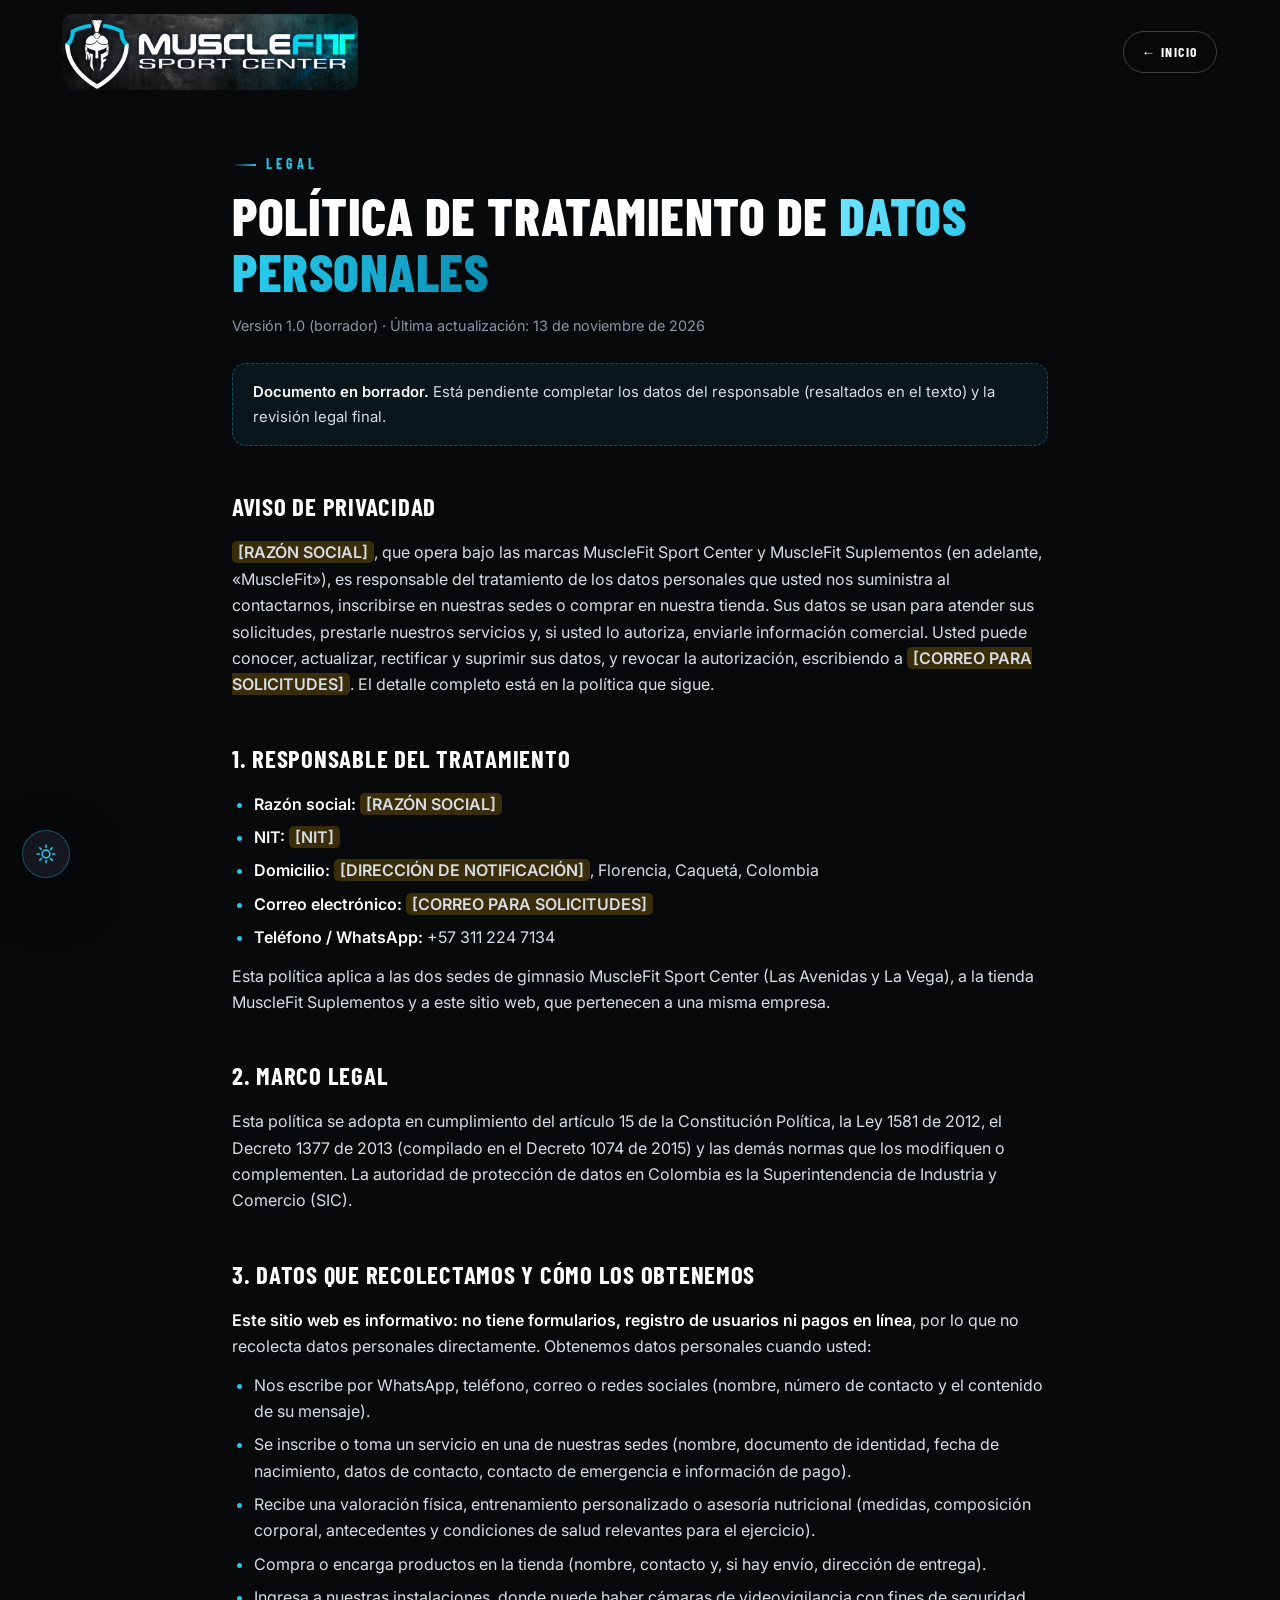
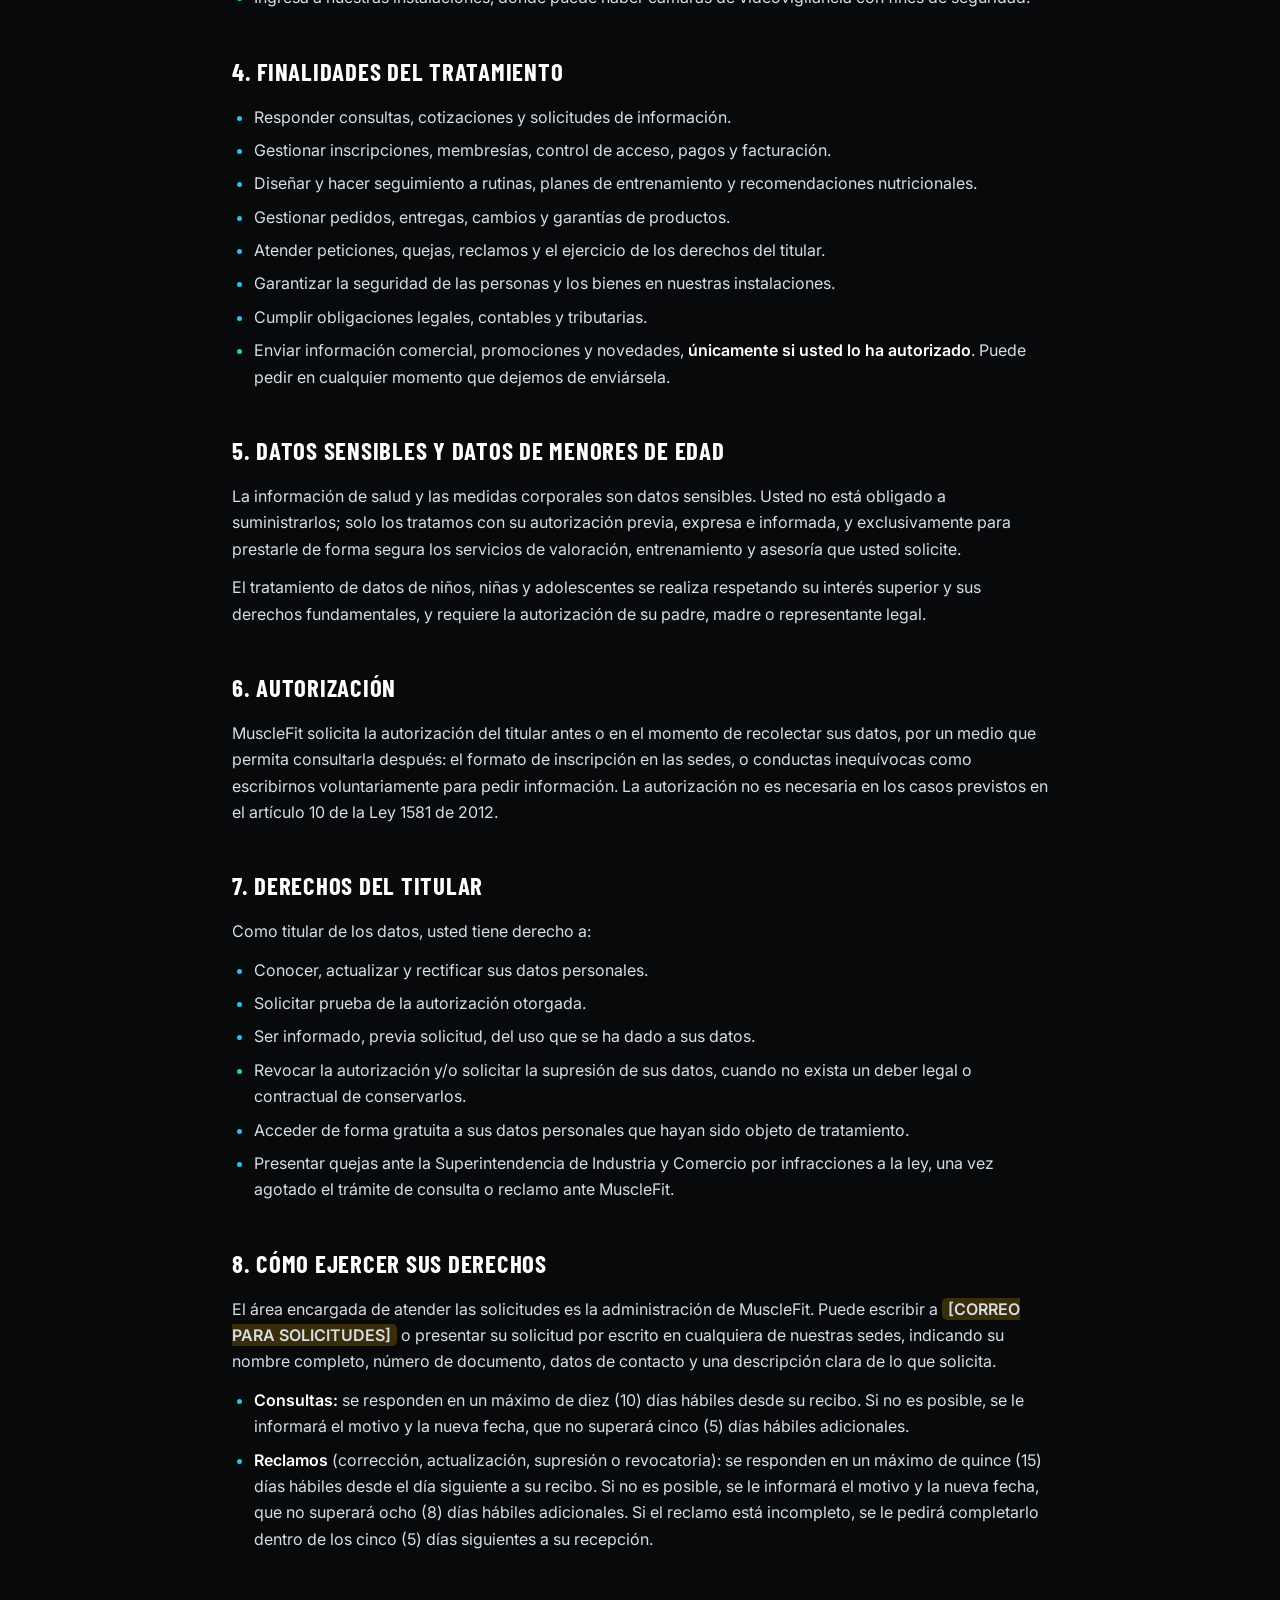
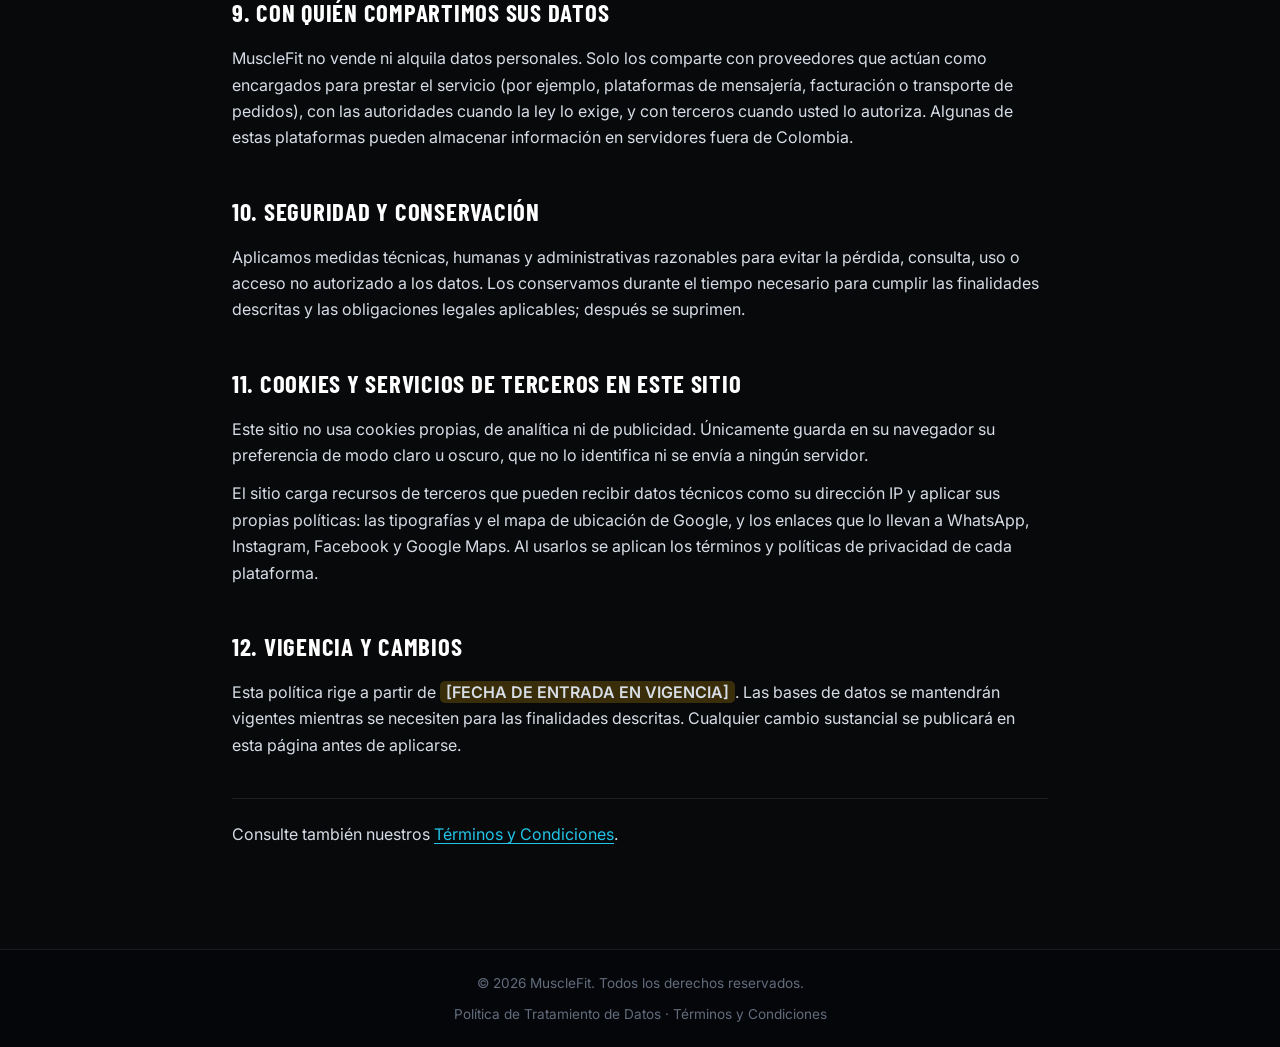
==== politica-datos.html @ a0e2fe34 "Convierte el sitio en multipagina con portada de tres opciones - index.html pasa a ser la portada (S" ====
<!DOCTYPE html>
<html lang="es">
<head>
  <meta charset="UTF-8" />
  <meta name="viewport" content="width=device-width, initial-scale=1.0" />
  <title>Política de Tratamiento de Datos Personales | MuscleFit</title>
  <meta name="description" content="Política de Tratamiento de Datos Personales y Aviso de Privacidad de MuscleFit, conforme a la Ley 1581 de 2012." />
  <meta name="theme-color" content="#08090B" />
  <link rel="icon" href="images/Logo.jpg" />

  <link rel="preconnect" href="https://fonts.googleapis.com" />
  <link rel="preconnect" href="https://fonts.gstatic.com" crossorigin />
  <link href="https://fonts.googleapis.com/css2?family=Barlow+Condensed:wght@600;700;800;900&family=Inter:wght@400;500;600;700&display=swap" rel="stylesheet" />
  <link rel="stylesheet" href="css/styles.css" />
  <!-- Aplica el modo claro guardado antes de pintar la pagina -->
  <script>try { if (localStorage.getItem('mf-theme') === 'light') document.documentElement.setAttribute('data-theme', 'light'); } catch (e) {}</script>
</head>
<body>

<!-- ==================== HEADER ==================== -->
<header class="header" id="header">
  <div class="container header__inner">
    <a href="index.html" class="brand logo-box">
      <img src="images/Logo.jpg" alt="MuscleFit" class="brand__img" />
    </a>
    <a href="index.html" class="btn btn--ghost btn--sm">&larr; Inicio</a>
  </div>
</header>

<!-- ==================== POLITICA DE TRATAMIENTO DE DATOS ====================
     PENDIENTE antes de publicar como version definitiva:
     - Completar los datos marcados con <mark class="pend"> (razon social, NIT, direccion, correo).
     - Revision de un abogado.
     - Quitar el bloque .legal__draft y poner la fecha de entrada en vigencia.
     ======================================================================== -->
<main class="legal">
  <div class="container container--narrow">
    <span class="eyebrow">Legal</span>
    <h1 class="title">Política de Tratamiento de <span class="grad">Datos Personales</span></h1>
    <p class="legal__meta">Versión 1.0 (borrador) &middot; Última actualización: 13 de noviembre de 2026</p>

    <div class="legal__draft">
      <strong>Documento en borrador.</strong> Está pendiente completar los datos del responsable
      (resaltados en el texto) y la revisión legal final.
    </div>

    <h2>Aviso de privacidad</h2>
    <p>
      <mark class="pend">[RAZÓN SOCIAL]</mark>, que opera bajo las marcas MuscleFit Sport Center y MuscleFit Suplementos
      (en adelante, «MuscleFit»), es responsable del tratamiento de los datos personales que usted nos suministra
      al contactarnos, inscribirse en nuestras sedes o comprar en nuestra tienda. Sus datos se usan para atender
      sus solicitudes, prestarle nuestros servicios y, si usted lo autoriza, enviarle información comercial.
      Usted puede conocer, actualizar, rectificar y suprimir sus datos, y revocar la autorización, escribiendo a
      <mark class="pend">[CORREO PARA SOLICITUDES]</mark>. El detalle completo está en la política que sigue.
    </p>

    <h2>1. Responsable del tratamiento</h2>
    <ul>
      <li><strong>Razón social:</strong> <mark class="pend">[RAZÓN SOCIAL]</mark></li>
      <li><strong>NIT:</strong> <mark class="pend">[NIT]</mark></li>
      <li><strong>Domicilio:</strong> <mark class="pend">[DIRECCIÓN DE NOTIFICACIÓN]</mark>, Florencia, Caquetá, Colombia</li>
      <li><strong>Correo electrónico:</strong> <mark class="pend">[CORREO PARA SOLICITUDES]</mark></li>
      <li><strong>Teléfono / WhatsApp:</strong> <span data-phone>+57 311 224 7134</span></li>
    </ul>
    <p>
      Esta política aplica a las dos sedes de gimnasio MuscleFit Sport Center (Las Avenidas y La Vega), a la tienda
      MuscleFit Suplementos y a este sitio web, que pertenecen a una misma empresa.
    </p>

    <h2>2. Marco legal</h2>
    <p>
      Esta política se adopta en cumplimiento del artículo 15 de la Constitución Política, la Ley 1581 de 2012,
      el Decreto 1377 de 2013 (compilado en el Decreto 1074 de 2015) y las demás normas que los modifiquen o
      complementen. La autoridad de protección de datos en Colombia es la Superintendencia de Industria y Comercio (SIC).
    </p>

    <h2>3. Datos que recolectamos y cómo los obtenemos</h2>
    <p>
      <strong>Este sitio web es informativo: no tiene formularios, registro de usuarios ni pagos en línea</strong>,
      por lo que no recolecta datos personales directamente. Obtenemos datos personales cuando usted:
    </p>
    <ul>
      <li>Nos escribe por WhatsApp, teléfono, correo o redes sociales (nombre, número de contacto y el contenido de su mensaje).</li>
      <li>Se inscribe o toma un servicio en una de nuestras sedes (nombre, documento de identidad, fecha de nacimiento, datos de contacto, contacto de emergencia e información de pago).</li>
      <li>Recibe una valoración física, entrenamiento personalizado o asesoría nutricional (medidas, composición corporal, antecedentes y condiciones de salud relevantes para el ejercicio).</li>
      <li>Compra o encarga productos en la tienda (nombre, contacto y, si hay envío, dirección de entrega).</li>
      <li>Ingresa a nuestras instalaciones, donde puede haber cámaras de videovigilancia con fines de seguridad.</li>
    </ul>

    <h2>4. Finalidades del tratamiento</h2>
    <ul>
      <li>Responder consultas, cotizaciones y solicitudes de información.</li>
      <li>Gestionar inscripciones, membresías, control de acceso, pagos y facturación.</li>
      <li>Diseñar y hacer seguimiento a rutinas, planes de entrenamiento y recomendaciones nutricionales.</li>
      <li>Gestionar pedidos, entregas, cambios y garantías de productos.</li>
      <li>Atender peticiones, quejas, reclamos y el ejercicio de los derechos del titular.</li>
      <li>Garantizar la seguridad de las personas y los bienes en nuestras instalaciones.</li>
      <li>Cumplir obligaciones legales, contables y tributarias.</li>
      <li>Enviar información comercial, promociones y novedades, <strong>únicamente si usted lo ha autorizado</strong>. Puede pedir en cualquier momento que dejemos de enviársela.</li>
    </ul>

    <h2>5. Datos sensibles y datos de menores de edad</h2>
    <p>
      La información de salud y las medidas corporales son datos sensibles. Usted no está obligado a suministrarlos;
      solo los tratamos con su autorización previa, expresa e informada, y exclusivamente para prestarle de forma
      segura los servicios de valoración, entrenamiento y asesoría que usted solicite.
    </p>
    <p>
      El tratamiento de datos de niños, niñas y adolescentes se realiza respetando su interés superior y sus derechos
      fundamentales, y requiere la autorización de su padre, madre o representante legal.
    </p>

    <h2>6. Autorización</h2>
    <p>
      MuscleFit solicita la autorización del titular antes o en el momento de recolectar sus datos, por un medio que
      permita consultarla después: el formato de inscripción en las sedes, o conductas inequívocas como escribirnos
      voluntariamente para pedir información. La autorización no es necesaria en los casos previstos en el artículo 10
      de la Ley 1581 de 2012.
    </p>

    <h2>7. Derechos del titular</h2>
    <p>Como titular de los datos, usted tiene derecho a:</p>
    <ul>
      <li>Conocer, actualizar y rectificar sus datos personales.</li>
      <li>Solicitar prueba de la autorización otorgada.</li>
      <li>Ser informado, previa solicitud, del uso que se ha dado a sus datos.</li>
      <li>Revocar la autorización y/o solicitar la supresión de sus datos, cuando no exista un deber legal o contractual de conservarlos.</li>
      <li>Acceder de forma gratuita a sus datos personales que hayan sido objeto de tratamiento.</li>
      <li>Presentar quejas ante la Superintendencia de Industria y Comercio por infracciones a la ley, una vez agotado el trámite de consulta o reclamo ante MuscleFit.</li>
    </ul>

    <h2>8. Cómo ejercer sus derechos</h2>
    <p>
      El área encargada de atender las solicitudes es la administración de MuscleFit. Puede escribir a
      <mark class="pend">[CORREO PARA SOLICITUDES]</mark> o presentar su solicitud por escrito en cualquiera de
      nuestras sedes, indicando su nombre completo, número de documento, datos de contacto y una descripción clara de
      lo que solicita.
    </p>
    <ul>
      <li><strong>Consultas:</strong> se responden en un máximo de diez (10) días hábiles desde su recibo. Si no es posible, se le informará el motivo y la nueva fecha, que no superará cinco (5) días hábiles adicionales.</li>
      <li><strong>Reclamos</strong> (corrección, actualización, supresión o revocatoria): se responden en un máximo de quince (15) días hábiles desde el día siguiente a su recibo. Si no es posible, se le informará el motivo y la nueva fecha, que no superará ocho (8) días hábiles adicionales. Si el reclamo está incompleto, se le pedirá completarlo dentro de los cinco (5) días siguientes a su recepción.</li>
    </ul>

    <h2>9. Con quién compartimos sus datos</h2>
    <p>
      MuscleFit no vende ni alquila datos personales. Solo los comparte con proveedores que actúan como encargados
      para prestar el servicio (por ejemplo, plataformas de mensajería, facturación o transporte de pedidos), con las
      autoridades cuando la ley lo exige, y con terceros cuando usted lo autoriza. Algunas de estas plataformas pueden
      almacenar información en servidores fuera de Colombia.
    </p>

    <h2>10. Seguridad y conservación</h2>
    <p>
      Aplicamos medidas técnicas, humanas y administrativas razonables para evitar la pérdida, consulta, uso o acceso
      no autorizado a los datos. Los conservamos durante el tiempo necesario para cumplir las finalidades descritas y
      las obligaciones legales aplicables; después se suprimen.
    </p>

    <h2>11. Cookies y servicios de terceros en este sitio</h2>
    <p>
      Este sitio no usa cookies propias, de analítica ni de publicidad. Únicamente guarda en su navegador su preferencia
      de modo claro u oscuro, que no lo identifica ni se envía a ningún servidor.
    </p>
    <p>
      El sitio carga recursos de terceros que pueden recibir datos técnicos como su dirección IP y aplicar sus propias
      políticas: las tipografías y el mapa de ubicación de Google, y los enlaces que lo llevan a WhatsApp, Instagram,
      Facebook y Google Maps. Al usarlos se aplican los términos y políticas de privacidad de cada plataforma.
    </p>

    <h2>12. Vigencia y cambios</h2>
    <p>
      Esta política rige a partir de <mark class="pend">[FECHA DE ENTRADA EN VIGENCIA]</mark>. Las bases de datos se
      mantendrán vigentes mientras se necesiten para las finalidades descritas. Cualquier cambio sustancial se
      publicará en esta página antes de aplicarse.
    </p>

    <p class="legal__links">Consulte también nuestros <a href="terminos.html">Términos y Condiciones</a>.</p>
  </div>
</main>

<!-- ==================== FOOTER ==================== -->
<footer class="footer footer--mini">
  <div class="container footer__bottom">
    <p>&copy; <span id="year">2026</span> MuscleFit. Todos los derechos reservados.</p>
    <p class="footer__legal"><a href="politica-datos.html">Pol&iacute;tica de Tratamiento de Datos</a> &middot; <a href="terminos.html">T&eacute;rminos y Condiciones</a></p>
  </div>
</footer>

<script src="js/main.js"></script>
</body>
</html>
---- css/styles.css ----
/* ============================================================
   MuscleFit Sport Center - Hoja de estilos principal
   Paleta tomada del logo: negro grafito + cian neon
   ============================================================ */

:root {
  --bg:            #08090b;
  --bg-2:          #0d0f13;
  --surface:       #14171d;
  --surface-2:     #191d25;
  --card-end:      #0b0d11;
  --line:          rgba(255, 255, 255, .09);
  --line-strong:   rgba(34, 197, 232, .35);

  --cyan:          #22c5e8;
  --cyan-bright:   #6fe4ff;
  --cyan-deep:     #0b8cb0;

  --white:         #ffffff;
  --text:          #d7dde6;
  --muted:         #8b95a5;

  --wa:            #25d366;

  --font-head: 'Barlow Condensed', 'Arial Narrow', sans-serif;
  --font-body: 'Inter', system-ui, -apple-system, 'Segoe UI', sans-serif;

  --radius:   14px;
  --radius-lg: 22px;
  --shadow:   0 18px 50px rgba(0, 0, 0, .55);
  --glow:     0 0 28px rgba(34, 197, 232, .35);

  --max: 1200px;
  --ease: cubic-bezier(.22, .8, .32, 1);
}

/* ---------- Reset ---------- */
* { margin: 0; padding: 0; box-sizing: border-box; }

html {
  scroll-behavior: smooth;
  scroll-padding-top: 84px;
  -webkit-text-size-adjust: 100%;
}

body {
  background: var(--bg);
  color: var(--text);
  font-family: var(--font-body);
  font-size: 16px;
  line-height: 1.65;
  overflow-x: hidden;
  -webkit-font-smoothing: antialiased;
}

img { max-width: 100%; display: block; }
a   { color: inherit; text-decoration: none; }
ul, ol { list-style: none; }
button { font: inherit; cursor: pointer; border: 0; background: none; color: inherit; }

::selection { background: var(--cyan); color: #04161c; }

/* Scrollbar */
::-webkit-scrollbar { width: 10px; }
::-webkit-scrollbar-track { background: var(--bg-2); }
::-webkit-scrollbar-thumb { background: #23303c; border-radius: 10px; }
::-webkit-scrollbar-thumb:hover { background: var(--cyan-deep); }

/* ---------- Layout ---------- */
.container {
  width: 100%;
  max-width: var(--max);
  margin-inline: auto;
  padding-inline: 22px;
}
.container--narrow { max-width: 860px; }

.section { padding-block: clamp(64px, 9vw, 120px); position: relative; }
.section--alt { background: var(--bg-2); }
.section--alt::before {
  content: '';
  position: absolute; inset: 0;
  background:
    radial-gradient(60% 50% at 100% 0%, rgba(34, 197, 232, .07), transparent 70%),
    radial-gradient(60% 50% at 0% 100%, rgba(34, 197, 232, .05), transparent 70%);
  pointer-events: none;
}
.section > .container { position: relative; z-index: 1; }

.section__head { text-align: center; max-width: 720px; margin: 0 auto clamp(36px, 5vw, 60px); }

.grid { display: grid; gap: 24px; }
.grid--3 { grid-template-columns: repeat(3, 1fr); }
.grid--4 { grid-template-columns: repeat(4, 1fr); }

/* ---------- Tipografia ---------- */
.eyebrow {
  display: inline-block;
  font-family: var(--font-head);
  font-size: 14px;
  font-weight: 700;
  letter-spacing: .28em;
  text-transform: uppercase;
  color: var(--cyan);
  margin-bottom: 12px;
  position: relative;
  padding-left: 34px;
}
.eyebrow::before {
  content: '';
  position: absolute; left: 0; top: 50%;
  width: 24px; height: 2px;
  background: linear-gradient(90deg, transparent, var(--cyan));
}
.section__head .eyebrow { padding-left: 0; }
.section__head .eyebrow::before { display: none; }

.title {
  font-family: var(--font-head);
  font-size: clamp(2rem, 4.4vw, 3.35rem);
  font-weight: 800;
  line-height: 1.05;
  letter-spacing: .01em;
  text-transform: uppercase;
  color: var(--white);
}

.grad {
  background: linear-gradient(100deg, var(--cyan-bright), var(--cyan) 45%, var(--cyan-deep));
  -webkit-background-clip: text;
  background-clip: text;
  color: transparent;
}

.lead { color: var(--muted); font-size: 1.03rem; margin-top: 16px; }
.lead--center { margin-inline: auto; }

/* ---------- Botones ---------- */
.btn {
  display: inline-flex;
  align-items: center;
  justify-content: center;
  gap: 10px;
  padding: 13px 26px;
  border-radius: 999px;
  font-family: var(--font-head);
  font-size: 1rem;
  font-weight: 700;
  letter-spacing: .1em;
  text-transform: uppercase;
  white-space: nowrap;
  transition: transform .25s var(--ease), box-shadow .25s var(--ease),
              background .25s var(--ease), color .25s var(--ease), border-color .25s var(--ease);
}
.btn .ico { width: 20px; height: 20px; flex-shrink: 0; }
.btn--sm .ico { width: 17px; height: 17px; }

/* Icono de WhatsApp en enlaces de texto */
.strip__cta, .note a[data-wa] { display: inline-flex; align-items: center; gap: 8px; }
.strip__cta .ico--wa, .note a[data-wa] .ico--wa { width: 17px; height: 17px; flex-shrink: 0; }

.btn--primary {
  background: linear-gradient(100deg, var(--cyan-bright), var(--cyan) 55%, var(--cyan-deep));
  color: #04161c;
  box-shadow: 0 10px 26px rgba(34, 197, 232, .28);
}
.btn--primary:hover { transform: translateY(-3px); box-shadow: 0 16px 38px rgba(34, 197, 232, .45); }

.btn--ghost {
  border: 1.5px solid rgba(255, 255, 255, .22);
  color: var(--white);
  backdrop-filter: blur(6px);
}
.btn--ghost:hover { border-color: var(--cyan); color: var(--cyan); transform: translateY(-3px); }

.btn--lg { padding: 16px 34px; font-size: 1.06rem; }
.btn--sm { padding: 9px 18px; font-size: .86rem; }
.btn--full { width: 100%; }

/* ---------- Header ---------- */
.header {
  position: fixed;
  inset: 0 0 auto 0;
  z-index: 100;
  transition: background .35s var(--ease), box-shadow .35s var(--ease), padding .35s var(--ease);
  padding-block: 14px;
}
.header.is-stuck {
  background: rgba(8, 9, 11, .88);
  backdrop-filter: blur(14px);
  border-bottom: 1px solid var(--line);
  box-shadow: 0 10px 30px rgba(0, 0, 0, .45);
  padding-block: 8px;
}
.header__inner { display: flex; align-items: center; justify-content: space-between; gap: 20px; }

/* El archivo Logo.jpg es cuadrado y la marca ocupa solo una franja central.
   Lo recortamos con overflow para poder mostrarla mucho mas grande
   sin que el logo ocupe mas alto del necesario en el header. */
.logo-box {
  display: block;
  overflow: hidden;
  border-radius: 10px;
  flex-shrink: 0;
}
.logo-box img {
  width: 100%;
  height: 100%;
  object-fit: cover;
  object-position: center;
  transform: scale(1.34);
  filter: brightness(1.08) contrast(1.04);
}

.brand {
  height: 76px;
  aspect-ratio: 3.9 / 1;
  transition: height .35s var(--ease);
}
.header.is-stuck .brand { height: 58px; }

.brand__img { transition: transform .35s var(--ease); }
.brand:hover .brand__img { transform: scale(1.42); }

.nav { display: flex; align-items: center; gap: 30px; }
.nav__list { display: flex; align-items: center; gap: 26px; }

.nav__link {
  font-family: var(--font-head);
  font-size: 1.02rem;
  font-weight: 600;
  letter-spacing: .12em;
  text-transform: uppercase;
  color: var(--text);
  position: relative;
  padding-block: 6px;
  transition: color .25s var(--ease);
}
.nav__link::after {
  content: '';
  position: absolute; left: 0; bottom: 0;
  height: 2px; width: 0;
  background: var(--cyan);
  box-shadow: var(--glow);
  transition: width .3s var(--ease);
}
.nav__link:hover, .nav__link.is-active { color: var(--cyan); }
.nav__link:hover::after, .nav__link.is-active::after { width: 100%; }

.nav__cta { padding: 10px 22px; font-size: .92rem; }

.burger { display: none; width: 44px; height: 44px; position: relative; }
.burger span {
  position: absolute; left: 10px;
  width: 24px; height: 2px;
  background: var(--white);
  border-radius: 2px;
  transition: transform .3s var(--ease), opacity .2s var(--ease), top .3s var(--ease);
}
.burger span:nth-child(1) { top: 15px; }
.burger span:nth-child(2) { top: 21px; }
.burger span:nth-child(3) { top: 27px; }
.burger.is-open span:nth-child(1) { top: 21px; transform: rotate(45deg); }
.burger.is-open span:nth-child(2) { opacity: 0; }
.burger.is-open span:nth-child(3) { top: 21px; transform: rotate(-45deg); }

/* ---------- Hero ---------- */
.hero {
  position: relative;
  min-height: 100svh;
  display: flex;
  align-items: center;
  padding-block: 140px 90px;
  overflow: hidden;
  background: #05060a;
}
.hero__bg { position: absolute; inset: 0; }
.hero__bg img { width: 100%; height: 100%; object-fit: cover; opacity: .34; filter: grayscale(.3) contrast(1.1); }
.hero::before {
  content: '';
  position: absolute; inset: 0;
  background:
    radial-gradient(75% 60% at 50% 0%, rgba(34, 197, 232, .16), transparent 65%),
    linear-gradient(180deg, rgba(5, 6, 10, .55) 0%, rgba(5, 6, 10, .8) 55%, var(--bg) 100%);
  z-index: 1;
}
.hero::after {
  content: '';
  position: absolute; inset: 0;
  background-image:
    linear-gradient(rgba(255, 255, 255, .022) 1px, transparent 1px),
    linear-gradient(90deg, rgba(255, 255, 255, .022) 1px, transparent 1px);
  background-size: 58px 58px;
  mask-image: radial-gradient(70% 70% at 50% 40%, #000 30%, transparent 100%);
  z-index: 1;
}
.hero__glow {
  position: absolute;
  width: 620px; height: 620px;
  left: 50%; top: 42%;
  transform: translate(-50%, -50%);
  background: radial-gradient(circle, rgba(34, 197, 232, .22), transparent 62%);
  filter: blur(40px);
  z-index: 1;
  animation: pulse 7s ease-in-out infinite;
}
@keyframes pulse {
  0%, 100% { opacity: .55; transform: translate(-50%, -50%) scale(1); }
  50%      { opacity: .95; transform: translate(-50%, -50%) scale(1.12); }
}

.hero__inner { position: relative; z-index: 2; text-align: center; }

.badge {
  display: inline-block;
  padding: 7px 18px;
  border: 1px solid var(--line-strong);
  border-radius: 999px;
  background: rgba(34, 197, 232, .08);
  color: var(--cyan);
  font-size: .8rem;
  font-weight: 600;
  letter-spacing: .16em;
  text-transform: uppercase;
}

.hero__title {
  font-family: var(--font-head);
  font-size: clamp(3rem, 10.5vw, 7.4rem);
  font-weight: 900;
  line-height: .92;
  letter-spacing: .005em;
  text-transform: uppercase;
  color: var(--white);
  margin: 22px 0 18px;
  text-shadow: 0 6px 40px rgba(0, 0, 0, .6);
}
.hero__title .grad { filter: drop-shadow(0 0 26px rgba(34, 197, 232, .5)); }

.hero__text { max-width: 620px; margin-inline: auto; color: #b6c0cd; font-size: 1.08rem; }

.hero__actions { display: flex; flex-wrap: wrap; gap: 14px; justify-content: center; margin-top: 32px; }

.stats {
  display: grid;
  grid-template-columns: repeat(4, 1fr);
  gap: 16px;
  max-width: 800px;
  margin: 64px auto 0;
  padding-top: 34px;
  border-top: 1px solid var(--line);
}
.stats li { text-align: center; }
.stats strong {
  display: block;
  font-family: var(--font-head);
  font-size: clamp(2rem, 4vw, 2.9rem);
  font-weight: 800;
  color: var(--cyan);
  line-height: 1;
  text-shadow: 0 0 24px rgba(34, 197, 232, .35);
}
.stats span { font-size: .82rem; color: var(--muted); letter-spacing: .06em; text-transform: uppercase; }

.hero__scroll {
  position: absolute;
  bottom: 26px; left: 50%;
  transform: translateX(-50%);
  width: 26px; height: 42px;
  border: 2px solid rgba(255, 255, 255, .28);
  border-radius: 14px;
  z-index: 2;
}
.hero__scroll span {
  position: absolute;
  left: 50%; top: 8px;
  width: 4px; height: 8px;
  margin-left: -2px;
  border-radius: 2px;
  background: var(--cyan);
  animation: wheel 1.8s infinite;
}
@keyframes wheel { 0% { opacity: 0; top: 8px; } 30% { opacity: 1; } 100% { opacity: 0; top: 24px; } }

/* ---------- Split (Nosotros / Personalizado) ---------- */
.split {
  display: grid;
  grid-template-columns: 1fr 1.05fr;
  gap: clamp(32px, 5vw, 70px);
  align-items: center;
}
.split--reverse .split__media { order: 2; }

.split__media { position: relative; }

.frame {
  position: relative;
  aspect-ratio: 4 / 3.4;
  border-radius: var(--radius-lg);
  overflow: hidden;
  border: 1px solid var(--line);
  background:
    radial-gradient(80% 80% at 30% 20%, rgba(34, 197, 232, .12), transparent 70%),
    linear-gradient(150deg, var(--surface), var(--card-end));
  box-shadow: var(--shadow);
}
.frame > img { position: absolute; inset: 0; width: 100%; height: 100%; object-fit: cover; z-index: 1; }
.frame__ph {
  position: absolute; inset: 0;
  display: grid; place-items: center;
  padding: 12%;
  color: rgba(34, 197, 232, .35);
}
.frame__ph svg { width: 96px; height: 96px; }
.logo-box--frame { width: 88%; aspect-ratio: 3.9 / 1; }
.logo-box--frame img { opacity: .9; }
.frame::after {
  content: '';
  position: absolute; inset: auto -20% -40% -20%;
  height: 60%;
  background: radial-gradient(closest-side, rgba(34, 197, 232, .18), transparent);
  z-index: 2;
  pointer-events: none;
}

.features { display: grid; gap: 18px; margin: 28px 0 32px; }
.features li { display: flex; gap: 14px; align-items: flex-start; }
.features .ico {
  width: 24px; height: 24px; flex-shrink: 0;
  padding: 3px;
  border-radius: 50%;
  background: rgba(34, 197, 232, .12);
  color: var(--cyan);
  margin-top: 3px;
}
.features strong { color: var(--white); font-size: 1.02rem; }
.features p { color: var(--muted); font-size: .93rem; }

.steps { display: grid; gap: 20px; margin: 28px 0 32px; }
.steps li { display: flex; gap: 18px; align-items: flex-start; }
.steps > li > span {
  font-family: var(--font-head);
  font-size: 1.6rem;
  font-weight: 800;
  color: transparent;
  -webkit-text-stroke: 1.4px var(--cyan);
  line-height: 1;
  min-width: 44px;
}
.steps strong { color: var(--white); }
.steps p { color: var(--muted); font-size: .93rem; }

/* ---------- Cards de servicios ---------- */
.card {
  position: relative;
  padding: 34px 28px;
  border: 1px solid var(--line);
  border-radius: var(--radius-lg);
  background: linear-gradient(160deg, var(--surface), var(--card-end));
  overflow: hidden;
  transition: transform .35s var(--ease), border-color .35s var(--ease), box-shadow .35s var(--ease);
}
.card::before {
  content: '';
  position: absolute; inset: 0;
  background: radial-gradient(70% 60% at 50% 0%, rgba(34, 197, 232, .13), transparent 70%);
  opacity: 0;
  transition: opacity .35s var(--ease);
}
.card:hover { transform: translateY(-8px); border-color: var(--line-strong); box-shadow: var(--shadow); }
.card:hover::before { opacity: 1; }
.card > * { position: relative; z-index: 1; }

.card__ico {
  width: 58px; height: 58px;
  display: grid; place-items: center;
  border-radius: 16px;
  background: rgba(34, 197, 232, .1);
  border: 1px solid var(--line-strong);
  color: var(--cyan);
  margin-bottom: 20px;
  transition: transform .35s var(--ease), box-shadow .35s var(--ease);
}
.card__ico svg { width: 28px; height: 28px; }
.card:hover .card__ico { transform: scale(1.08) rotate(-4deg); box-shadow: var(--glow); }

.card h3 {
  font-family: var(--font-head);
  font-size: 1.42rem;
  font-weight: 700;
  letter-spacing: .03em;
  text-transform: uppercase;
  color: var(--white);
  margin-bottom: 10px;
}
.card p { color: var(--muted); font-size: .95rem; }

/* ---------- Planes ---------- */
.plans { align-items: stretch; }

.plan {
  position: relative;
  display: flex;
  flex-direction: column;
  padding: 38px 30px;
  border: 1px solid var(--line);
  border-radius: var(--radius-lg);
  background: linear-gradient(165deg, var(--surface), var(--card-end));
  transition: transform .35s var(--ease), border-color .35s var(--ease), box-shadow .35s var(--ease);
}
.plan:hover { transform: translateY(-6px); border-color: var(--line-strong); }

.plan--featured {
  border-color: var(--cyan);
  background:
    radial-gradient(90% 60% at 50% 0%, rgba(34, 197, 232, .16), transparent 70%),
    linear-gradient(165deg, var(--surface-2), var(--card-end));
  box-shadow: 0 20px 60px rgba(34, 197, 232, .16);
}
.plan--featured::after {
  content: '';
  position: absolute; inset: -1px;
  border-radius: var(--radius-lg);
  padding: 1px;
  background: linear-gradient(160deg, var(--cyan-bright), transparent 55%);
  -webkit-mask: linear-gradient(#000 0 0) content-box, linear-gradient(#000 0 0);
  -webkit-mask-composite: xor;
  mask-composite: exclude;
  pointer-events: none;
}

.plan__tag {
  position: absolute;
  top: -13px; left: 50%;
  transform: translateX(-50%);
  padding: 5px 18px;
  border-radius: 999px;
  background: linear-gradient(100deg, var(--cyan-bright), var(--cyan-deep));
  color: #04161c;
  font-size: .72rem;
  font-weight: 700;
  letter-spacing: .16em;
  text-transform: uppercase;
  white-space: nowrap;
}

.plan__name {
  font-family: var(--font-head);
  font-size: 1.8rem;
  font-weight: 800;
  letter-spacing: .06em;
  text-transform: uppercase;
  color: var(--white);
}
.plan__desc { color: var(--muted); font-size: .9rem; margin-top: 4px; }

.plan__price {
  display: flex;
  align-items: baseline;
  gap: 3px;
  margin: 22px 0;
  padding-bottom: 22px;
  border-bottom: 1px solid var(--line);
}
.plan__price .cur { font-family: var(--font-head); font-size: 1.4rem; color: var(--cyan); }
.plan__price strong {
  font-family: var(--font-head);
  font-size: 3rem;
  font-weight: 800;
  line-height: 1;
  color: var(--white);
}
.plan__price .per { color: var(--muted); font-size: .92rem; margin-left: 4px; }

.plan__list { display: grid; gap: 11px; margin-bottom: 28px; flex: 1; }
.plan__list li { position: relative; padding-left: 28px; font-size: .93rem; }
.plan__list li::before {
  content: '';
  position: absolute; left: 0; top: 7px;
  width: 16px; height: 16px;
  border-radius: 50%;
  background: rgba(34, 197, 232, .14);
  box-shadow: inset 0 0 0 1px rgba(34, 197, 232, .4);
}
.plan__list li::after {
  content: '';
  position: absolute; left: 5px; top: 11px;
  width: 6px; height: 3px;
  border-left: 1.6px solid var(--cyan);
  border-bottom: 1.6px solid var(--cyan);
  transform: rotate(-45deg);
}
.plan__list li.off { color: #5b6473; text-decoration: line-through; }
.plan__list li.off::before { background: rgba(255, 255, 255, .04); box-shadow: inset 0 0 0 1px rgba(255, 255, 255, .1); }
.plan__list li.off::after { display: none; }

.strip {
  display: flex;
  flex-wrap: wrap;
  align-items: center;
  justify-content: center;
  gap: 10px 34px;
  margin-top: 40px;
  padding: 22px 28px;
  border: 1px solid var(--line);
  border-radius: var(--radius);
  background: var(--surface);
}
.strip__item { text-align: center; }
.strip__item strong {
  display: block;
  font-family: var(--font-head);
  font-size: .92rem;
  letter-spacing: .14em;
  text-transform: uppercase;
  color: var(--muted);
}
.strip__item span { font-family: var(--font-head); font-size: 1.36rem; font-weight: 700; color: var(--white); }
.strip__cta {
  font-family: var(--font-head);
  font-size: 1rem;
  letter-spacing: .1em;
  text-transform: uppercase;
  color: var(--cyan);
  transition: transform .25s var(--ease);
}
.strip__cta:hover { transform: translateX(4px); }

/* ---------- Tienda ---------- */
.tabs {
  display: flex;
  flex-wrap: wrap;
  justify-content: center;
  gap: 8px;
  margin-bottom: 40px;
}
.tab {
  padding: 11px 26px;
  border-radius: 999px;
  border: 1px solid var(--line);
  font-family: var(--font-head);
  font-size: 1rem;
  font-weight: 600;
  letter-spacing: .1em;
  text-transform: uppercase;
  color: var(--muted);
  transition: all .28s var(--ease);
}
.tab:hover { color: var(--white); border-color: var(--line-strong); }
.tab.is-active {
  background: linear-gradient(100deg, var(--cyan-bright), var(--cyan-deep));
  border-color: transparent;
  color: #04161c;
  box-shadow: 0 8px 22px rgba(34, 197, 232, .28);
}

.tab-panel { display: none; }
.tab-panel.is-active { display: grid; animation: fadeUp .45s var(--ease) both; }
@keyframes fadeUp { from { opacity: 0; transform: translateY(14px); } to { opacity: 1; transform: none; } }

.product {
  display: flex;
  flex-direction: column;
  border: 1px solid var(--line);
  border-radius: var(--radius-lg);
  overflow: hidden;
  background: linear-gradient(165deg, var(--surface), var(--card-end));
  transition: transform .35s var(--ease), border-color .35s var(--ease), box-shadow .35s var(--ease);
}
.product:hover { transform: translateY(-8px); border-color: var(--line-strong); box-shadow: var(--shadow); }

.product__img {
  position: relative;
  aspect-ratio: 1 / 1;
  display: grid;
  place-items: center;
  background:
    radial-gradient(70% 70% at 50% 30%, rgba(34, 197, 232, .14), transparent 70%),
    linear-gradient(160deg, #171b22, #0c0e12);
  border-bottom: 1px solid var(--line);
  overflow: hidden;
}
.product__img > img { position: absolute; inset: 0; width: 100%; height: 100%; object-fit: cover; z-index: 1; }
.product__ph {
  font-family: var(--font-head);
  font-size: .82rem;
  font-weight: 700;
  letter-spacing: .3em;
  color: rgba(34, 197, 232, .4);
}
.product__badge {
  position: absolute;
  top: 12px; left: 12px;
  z-index: 2;
  padding: 4px 12px;
  border-radius: 999px;
  background: linear-gradient(100deg, var(--cyan-bright), var(--cyan-deep));
  color: #04161c;
  font-size: .68rem;
  font-weight: 700;
  letter-spacing: .12em;
  text-transform: uppercase;
}

.product__body { padding: 22px 20px; display: flex; flex-direction: column; flex: 1; }
.product__body h3 {
  font-family: var(--font-head);
  font-size: 1.22rem;
  font-weight: 700;
  letter-spacing: .02em;
  text-transform: uppercase;
  color: var(--white);
  margin-bottom: 8px;
}
.product__body > p { color: var(--muted); font-size: .88rem; flex: 1; }
.product__foot {
  display: flex;
  align-items: center;
  justify-content: space-between;
  gap: 12px;
  margin-top: 18px;
  padding-top: 16px;
  border-top: 1px solid var(--line);
}
.product__price { font-family: var(--font-head); font-size: 1.4rem; font-weight: 700; color: var(--cyan); }

.note { text-align: center; color: var(--muted); margin-top: 36px; font-size: .95rem; }
.note a { color: var(--cyan); font-weight: 600; }

/* ---------- Entrenadores ---------- */
.coach { text-align: center; }
.coach__img {
  position: relative;
  aspect-ratio: 3 / 3.6;
  border-radius: var(--radius-lg);
  overflow: hidden;
  display: grid;
  place-items: center;
  margin-bottom: 18px;
  border: 1px solid var(--line);
  background:
    radial-gradient(70% 60% at 50% 25%, rgba(34, 197, 232, .16), transparent 70%),
    linear-gradient(160deg, #171b22, var(--card-end));
  transition: border-color .35s var(--ease), transform .35s var(--ease);
}
.coach__img > img {
  position: absolute; inset: 0;
  width: 100%; height: 100%;
  object-fit: cover;
  z-index: 1;
  filter: grayscale(1) contrast(1.05);
  transition: filter .4s var(--ease), transform .6s var(--ease);
}
.coach:hover .coach__img { border-color: var(--line-strong); transform: translateY(-6px); }
.coach:hover .coach__img > img { filter: grayscale(0); transform: scale(1.05); }
.coach__ph {
  font-family: var(--font-head);
  font-size: 3rem;
  font-weight: 800;
  letter-spacing: .1em;
  color: rgba(34, 197, 232, .3);
}
.coach h3 {
  font-family: var(--font-head);
  font-size: 1.3rem;
  font-weight: 700;
  letter-spacing: .04em;
  text-transform: uppercase;
  color: var(--white);
}
.coach__role {
  display: block;
  font-size: .78rem;
  letter-spacing: .18em;
  text-transform: uppercase;
  color: var(--cyan);
  margin: 2px 0 10px;
}
.coach > p { color: var(--muted); font-size: .9rem; }

/* ---------- Contacto / Mapa ---------- */
.contact { display: grid; grid-template-columns: 1fr 1.15fr; gap: 28px; align-items: stretch; }
.contact__info { display: grid; gap: 22px; align-content: start; }

.info-card {
  padding: 28px 26px;
  border: 1px solid var(--line);
  border-radius: var(--radius-lg);
  background: linear-gradient(165deg, var(--surface), var(--card-end));
}
.info-card h3 {
  font-family: var(--font-head);
  font-size: 1.32rem;
  font-weight: 700;
  letter-spacing: .06em;
  text-transform: uppercase;
  color: var(--white);
  margin-bottom: 18px;
}

.hours li {
  display: flex;
  justify-content: space-between;
  align-items: center;
  gap: 14px;
  padding: 11px 0;
  border-bottom: 1px dashed var(--line);
  font-size: .93rem;
}
.hours li:last-child { border-bottom: 0; }
.hours span { color: var(--muted); }
.hours strong { color: var(--white); font-weight: 600; white-space: nowrap; }

.contact-list { display: grid; gap: 18px; }
.contact-list li { display: flex; gap: 14px; align-items: flex-start; }
.contact-list .ico {
  width: 38px; height: 38px;
  flex-shrink: 0;
  padding: 8px;
  border-radius: 12px;
  background: rgba(34, 197, 232, .1);
  border: 1px solid var(--line-strong);
  color: var(--cyan);
}
.contact-list strong { display: block; color: var(--white); font-size: .92rem; }
.contact-list p { color: var(--muted); font-size: .92rem; }

.socials { display: flex; gap: 10px; }
.socials a {
  width: 40px; height: 40px;
  display: grid; place-items: center;
  border-radius: 12px;
  border: 1px solid var(--line);
  color: var(--text);
  transition: all .28s var(--ease);
}
.socials a svg { width: 19px; height: 19px; }
.socials a:hover {
  background: var(--cyan);
  border-color: var(--cyan);
  color: #04161c;
  transform: translateY(-4px);
  box-shadow: 0 10px 22px rgba(34, 197, 232, .3);
}
.socials--lg { margin-top: 24px; padding-top: 22px; border-top: 1px solid var(--line); }

.contact__map {
  position: relative;
  min-height: 420px;
  border-radius: var(--radius-lg);
  overflow: hidden;
  border: 1px solid var(--line);
  box-shadow: var(--shadow);
}
.contact__map iframe {
  width: 100%;
  height: 100%;
  min-height: 420px;
  border: 0;
  display: block;
  filter: grayscale(.55) invert(.92) contrast(.85) hue-rotate(175deg);
}
.map__btn {
  position: absolute;
  left: 50%; bottom: 22px;
  transform: translateX(-50%);
  background: rgba(8, 9, 11, .86);
  backdrop-filter: blur(8px);
}
.map__btn:hover { transform: translateX(-50%) translateY(-3px); }

/* ---------- FAQ ---------- */
.faq { display: grid; gap: 12px; }
.faq details {
  border: 1px solid var(--line);
  border-radius: var(--radius);
  background: var(--surface);
  overflow: hidden;
  transition: border-color .3s var(--ease);
}
.faq details[open] { border-color: var(--line-strong); }
.faq summary {
  list-style: none;
  cursor: pointer;
  padding: 20px 56px 20px 24px;
  position: relative;
  font-family: var(--font-head);
  font-size: 1.18rem;
  font-weight: 600;
  letter-spacing: .02em;
  color: var(--white);
}
.faq summary::-webkit-details-marker { display: none; }
.faq summary::after {
  content: '';
  position: absolute;
  right: 24px; top: 50%;
  width: 11px; height: 11px;
  margin-top: -7px;
  border-right: 2px solid var(--cyan);
  border-bottom: 2px solid var(--cyan);
  transform: rotate(45deg);
  transition: transform .3s var(--ease);
}
.faq details[open] summary::after { transform: rotate(-135deg); margin-top: -2px; }
.faq details p { padding: 0 24px 22px; color: var(--muted); font-size: .95rem; }

/* ---------- CTA final ---------- */
.cta {
  position: relative;
  padding-block: clamp(60px, 8vw, 96px);
  background:
    radial-gradient(70% 100% at 50% 0%, rgba(34, 197, 232, .18), transparent 70%),
    linear-gradient(180deg, var(--bg-2), var(--bg));
  border-block: 1px solid var(--line);
  overflow: hidden;
}
.cta__inner { text-align: center; position: relative; z-index: 1; }
.cta h2 {
  font-family: var(--font-head);
  font-size: clamp(1.9rem, 4.6vw, 3.2rem);
  font-weight: 800;
  line-height: 1.1;
  text-transform: uppercase;
  color: var(--white);
}
.cta p { color: var(--muted); margin: 12px 0 28px; }

/* ---------- Footer ---------- */
.footer { background: #05060a; padding-top: 64px; border-top: 1px solid var(--line); }
.footer__grid {
  display: grid;
  grid-template-columns: 1.6fr 1fr 1.2fr 1.3fr;
  gap: 40px;
  padding-bottom: 48px;
}
.logo-box--footer {
  width: min(330px, 100%);
  aspect-ratio: 3.9 / 1;
  margin-bottom: 20px;
}
.footer__col > p { color: var(--muted); font-size: .92rem; margin-bottom: 20px; }
.footer__col h4 {
  font-family: var(--font-head);
  font-size: 1.12rem;
  font-weight: 700;
  letter-spacing: .12em;
  text-transform: uppercase;
  color: var(--white);
  margin-bottom: 18px;
}
.footer__col ul { display: grid; gap: 11px; }
.footer__col li { color: var(--muted); font-size: .92rem; }
.footer__col a { transition: color .25s var(--ease), padding-left .25s var(--ease); }
.footer__col a:hover { color: var(--cyan); padding-left: 5px; }

.footer__bottom {
  padding-block: 22px;
  border-top: 1px solid var(--line);
  text-align: center;
}
.footer__bottom p { color: #626c7c; font-size: .85rem; }

/* ---------- WhatsApp flotante ---------- */
.wa-float {
  position: fixed;
  right: 22px; bottom: 22px;
  z-index: 99;
  display: flex;
  align-items: center;
  gap: 10px;
  padding: 14px;
  border-radius: 999px;
  background: var(--wa);
  color: #fff;
  box-shadow: 0 12px 30px rgba(37, 211, 102, .4);
  transition: transform .3s var(--ease), box-shadow .3s var(--ease);
  animation: waPulse 2.6s infinite;
}
.wa-float svg { width: 27px; height: 27px; flex-shrink: 0; }
.wa-float span {
  max-width: 0;
  overflow: hidden;
  white-space: nowrap;
  font-family: var(--font-head);
  font-weight: 700;
  letter-spacing: .1em;
  text-transform: uppercase;
  transition: max-width .4s var(--ease), padding-right .4s var(--ease);
}
.wa-float:hover { transform: scale(1.04); box-shadow: 0 16px 40px rgba(37, 211, 102, .55); animation: none; }
.wa-float:hover span { max-width: 160px; padding-right: 8px; }

@keyframes waPulse {
  0%   { box-shadow: 0 12px 30px rgba(37, 211, 102, .4), 0 0 0 0 rgba(37, 211, 102, .5); }
  70%  { box-shadow: 0 12px 30px rgba(37, 211, 102, .4), 0 0 0 18px rgba(37, 211, 102, 0); }
  100% { box-shadow: 0 12px 30px rgba(37, 211, 102, .4), 0 0 0 0 rgba(37, 211, 102, 0); }
}

/* ---------- Animaciones al hacer scroll ---------- */
.reveal {
  opacity: 0;
  transform: translateY(26px);
  transition: opacity .7s var(--ease), transform .7s var(--ease);
  will-change: opacity, transform;
}
.reveal.is-visible { opacity: 1; transform: none; }

@media (prefers-reduced-motion: reduce) {
  html { scroll-behavior: auto; }
  .reveal { opacity: 1; transform: none; transition: none; }
  .hero__glow, .wa-float, .hero__scroll span { animation: none; }
  * { transition-duration: .01ms !important; }
}

/* ============================================================
   RESPONSIVE
   ============================================================ */
@media (max-width: 1080px) {
  .grid--4 { grid-template-columns: repeat(2, 1fr); }
  .footer__grid { grid-template-columns: 1fr 1fr; gap: 34px; }
}

@media (max-width: 900px) {
  .nav {
    position: fixed;
    inset: 0 0 0 auto;
    width: min(320px, 84vw);
    flex-direction: column;
    align-items: flex-start;
    justify-content: center;
    gap: 26px;
    padding: 80px 32px;
    background: rgba(10, 12, 16, .97);
    backdrop-filter: blur(16px);
    border-left: 1px solid var(--line);
    transform: translateX(100%);
    transition: transform .4s var(--ease);
    box-shadow: -20px 0 60px rgba(0, 0, 0, .6);
  }
  .nav.is-open { transform: none; }
  .nav__list { flex-direction: column; align-items: flex-start; gap: 20px; width: 100%; }
  .nav__link { font-size: 1.24rem; }
  .nav__cta { width: 100%; }
  .burger { display: block; z-index: 101; }
  body.nav-open { overflow: hidden; }

  .grid--3 { grid-template-columns: repeat(2, 1fr); }
  .split, .contact { grid-template-columns: 1fr; }
  .split--reverse .split__media { order: 0; }
  .contact__map { min-height: 340px; }
  .contact__map iframe { min-height: 340px; }
}

@media (max-width: 680px) {
  .grid--3, .grid--4 { grid-template-columns: 1fr; }
  .stats { grid-template-columns: repeat(2, 1fr); gap: 26px 12px; }
  .hero { padding-block: 120px 80px; }
  .hero__actions .btn { width: 100%; }
  .plan--featured { transform: none; }
  .footer__grid { grid-template-columns: 1fr; }
  .strip { flex-direction: column; gap: 16px; }
  .strip__item { display: flex; width: 100%; justify-content: space-between; align-items: center; }
  .wa-float span { display: none; }
  .frame { aspect-ratio: 4 / 3; }
  .section__head { margin-bottom: 34px; }
  .brand { height: 54px; }
  .header.is-stuck .brand { height: 46px; }
}

@media (max-width: 420px) {
  .container { padding-inline: 16px; }
  .card, .plan, .info-card { padding-inline: 20px; }
}

/* ============================================================
   PORTAL (index.html) Y PAGINAS EN CONSTRUCCION
   ============================================================ */
.hero--portal .hero__title { font-size: clamp(2.5rem, 7vw, 5rem); line-height: 1; }

.choices { margin-top: 46px; text-align: left; }

.choice { display: flex; flex-direction: column; }
.choice__kind {
  font-family: var(--font-head);
  font-size: .82rem;
  font-weight: 700;
  letter-spacing: .24em;
  text-transform: uppercase;
  color: var(--cyan);
  margin-bottom: 6px;
}
.choice h3 { margin-bottom: 4px; }
.choice__sede {
  font-family: var(--font-head);
  font-size: 2rem;
  font-weight: 800;
  line-height: 1.05;
  letter-spacing: .02em;
  text-transform: uppercase;
  margin-bottom: 6px;
}
.choice p { margin-top: 8px; margin-bottom: 24px; }
.choice__go {
  margin-top: auto;
  font-family: var(--font-head);
  font-size: 1rem;
  font-weight: 700;
  letter-spacing: .1em;
  text-transform: uppercase;
  color: var(--cyan);
  transition: transform .25s var(--ease);
}
.choice:hover .choice__go { transform: translateX(5px); }
.choice__tag {
  position: absolute;
  top: 18px; right: 18px;
  padding: 4px 12px;
  border: 1px solid var(--line);
  border-radius: 999px;
  background: rgba(255, 255, 255, .05);
  color: var(--muted);
  font-size: .68rem;
  font-weight: 700;
  letter-spacing: .14em;
  text-transform: uppercase;
}

.footer__col li strong { color: var(--text); font-weight: 600; }

/* Paginas en construccion */
.wip__brand {
  margin-top: 24px;
  font-family: var(--font-head);
  font-size: 1rem;
  font-weight: 700;
  letter-spacing: .28em;
  text-transform: uppercase;
  color: var(--muted);
}
.hero--wip .hero__title { margin-top: 6px; }
.footer--mini { padding-top: 0; }
.footer--mini .footer__bottom { border-top: 0; }

@media (max-width: 900px) {
  .choices { grid-template-columns: 1fr; max-width: 520px; margin-inline: auto; }
}

/* ============================================================
   MODO CLARO
   Se activa con <html data-theme="light"> (boton flotante).
   --white pasa a ser el color de los titulos, por eso es oscuro.
   ============================================================ */
:root[data-theme="light"] {
  color-scheme: light;

  --bg:            #f5f7fa;
  --bg-2:          #eaeef3;
  --surface:       #ffffff;
  --surface-2:     #f1f8fb;
  --card-end:      #f3f6f9;
  --line:          rgba(10, 20, 30, .1);
  --line-strong:   rgba(8, 145, 178, .4);

  --cyan:          #0891b2;
  --cyan-bright:   #14a9cc;
  --cyan-deep:     #0b7896;

  --white:         #0c1116;
  --text:          #2b3440;
  --muted:         #5d6877;

  --shadow:   0 18px 50px rgba(15, 30, 50, .12);
  --glow:     0 0 28px rgba(8, 145, 178, .25);
}

/* Los elementos rellenos conservan el cian vivo del logo */
[data-theme="light"] .btn--primary,
[data-theme="light"] .plan__tag,
[data-theme="light"] .tab.is-active,
[data-theme="light"] .product__badge {
  background: linear-gradient(100deg, #6fe4ff, #22c5e8 55%, #0b8cb0);
}

[data-theme="light"] ::-webkit-scrollbar-thumb { background: #c3ccd6; }
[data-theme="light"] .btn--ghost { border-color: rgba(10, 20, 30, .25); }
[data-theme="light"] .header.is-stuck {
  background: rgba(255, 255, 255, .9);
  box-shadow: 0 10px 30px rgba(15, 30, 50, .1);
}

[data-theme="light"] .hero { background: #eef2f6; }
[data-theme="light"] .hero::before {
  background:
    radial-gradient(75% 60% at 50% 0%, rgba(34, 197, 232, .2), transparent 65%),
    linear-gradient(180deg, rgba(245, 247, 250, .55) 0%, rgba(245, 247, 250, .8) 55%, var(--bg) 100%);
}
[data-theme="light"] .hero::after {
  background-image:
    linear-gradient(rgba(10, 20, 30, .045) 1px, transparent 1px),
    linear-gradient(90deg, rgba(10, 20, 30, .045) 1px, transparent 1px);
}
[data-theme="light"] .hero__bg img { opacity: .22; }
[data-theme="light"] .hero__title,
[data-theme="light"] .stats strong { text-shadow: none; }
[data-theme="light"] .hero__text { color: var(--text); }
[data-theme="light"] .hero__scroll { border-color: rgba(10, 20, 30, .3); }

[data-theme="light"] .product__img,
[data-theme="light"] .coach__img {
  background:
    radial-gradient(70% 70% at 50% 30%, rgba(34, 197, 232, .16), transparent 70%),
    linear-gradient(160deg, #eef2f6, #e1e7ed);
}
[data-theme="light"] .plan__list li.off { color: #9aa4b1; }
[data-theme="light"] .plan__list li.off::before {
  background: rgba(10, 20, 30, .04);
  box-shadow: inset 0 0 0 1px rgba(10, 20, 30, .12);
}
[data-theme="light"] .contact__map iframe { filter: none; }
[data-theme="light"] .map__btn { background: rgba(255, 255, 255, .9); }
[data-theme="light"] .choice__tag { background: rgba(10, 20, 30, .05); }

[data-theme="light"] .footer { background: var(--bg-2); }
[data-theme="light"] .footer__bottom p { color: var(--muted); }

@media (max-width: 900px) {
  [data-theme="light"] .nav {
    background: rgba(255, 255, 255, .97);
    box-shadow: -20px 0 60px rgba(15, 30, 50, .18);
  }
}

/* ---------- Redes sociales: color de cada marca al pasar el cursor ---------- */
.socials a[data-social="instagram"]:hover {
  background: linear-gradient(45deg, #f9ce34, #ee2a7b 50%, #6228d7);
  border-color: transparent;
  color: #fff;
  box-shadow: 0 10px 24px rgba(238, 42, 123, .4);
}
.socials a[data-social="facebook"]:hover {
  background: #1877f2;
  border-color: #1877f2;
  color: #fff;
  box-shadow: 0 10px 24px rgba(24, 119, 242, .4);
}
.socials a[data-social="tiktok"]:hover {
  background: #010101;
  border-color: #25f4ee;
  color: #fff;
  box-shadow: 0 10px 24px rgba(254, 44, 85, .4);
}
.socials a[data-wa]:hover {
  background: var(--wa);
  border-color: var(--wa);
  color: #fff;
  box-shadow: 0 10px 24px rgba(37, 211, 102, .4);
}

/* Bloque "Visita nuestras redes sociales" del portal */
.follow { margin-top: 56px; }
.follow__title {
  font-family: var(--font-head);
  font-size: 1.25rem;
  font-weight: 700;
  letter-spacing: .2em;
  text-transform: uppercase;
  color: var(--white);
  margin-bottom: 20px;
}
.socials--xl { justify-content: center; flex-wrap: wrap; gap: 16px; }
.socials--xl a {
  width: 62px; height: 62px;
  border-radius: 50%;
  border-color: var(--line-strong);
  background: var(--surface);
  color: var(--cyan);
}
.socials--xl a svg { width: 27px; height: 27px; }
.socials--xl a:hover { transform: translateY(-6px) scale(1.06); }

/* ---------- Paginas legales (politica de datos, terminos) ---------- */
.footer__legal { margin-top: 8px; }
.footer__legal a { transition: color .25s var(--ease); }
.footer__legal a:hover { color: var(--cyan); }

.legal { padding-block: 150px 90px; }
.legal__meta { color: var(--muted); font-size: .9rem; margin-top: 14px; }
.legal__draft {
  margin-top: 26px;
  padding: 16px 20px;
  border: 1px dashed var(--line-strong);
  border-radius: var(--radius);
  background: rgba(34, 197, 232, .07);
  font-size: .93rem;
}
.legal__draft strong { color: var(--white); }
.legal h2 {
  font-family: var(--font-head);
  font-size: 1.55rem;
  font-weight: 700;
  letter-spacing: .03em;
  text-transform: uppercase;
  color: var(--white);
  margin: 40px 0 12px;
}
.legal p { margin-bottom: 12px; }
.legal ul { list-style: disc; padding-left: 22px; margin-bottom: 12px; }
.legal li { margin-bottom: 7px; }
.legal li::marker { color: var(--cyan); }
.legal strong { color: var(--white); font-weight: 600; }
.legal p a { color: var(--cyan); text-decoration: underline; text-underline-offset: 3px; }
.legal__links { margin-top: 40px; padding-top: 22px; border-top: 1px solid var(--line); }
/* Dato pendiente por completar */
.pend {
  padding: 1px 6px;
  border-radius: 5px;
  background: rgba(255, 196, 0, .2);
  color: inherit;
  font-weight: 600;
}

/* ---------- Boton para cambiar de modo ---------- */
.theme-toggle {
  position: fixed;
  left: 22px; bottom: 22px;
  z-index: 99;
  width: 48px; height: 48px;
  display: grid;
  place-items: center;
  border-radius: 50%;
  border: 1px solid var(--line-strong);
  background: var(--surface);
  color: var(--cyan);
  box-shadow: var(--shadow);
  transition: transform .3s var(--ease), box-shadow .3s var(--ease);
}
.theme-toggle:hover { transform: scale(1.08) rotate(12deg); box-shadow: var(--glow); }
.theme-toggle svg { width: 22px; height: 22px; }
.theme-toggle__luna { display: none; }
[data-theme="light"] .theme-toggle__sol { display: none; }
[data-theme="light"] .theme-toggle__luna { display: block; }
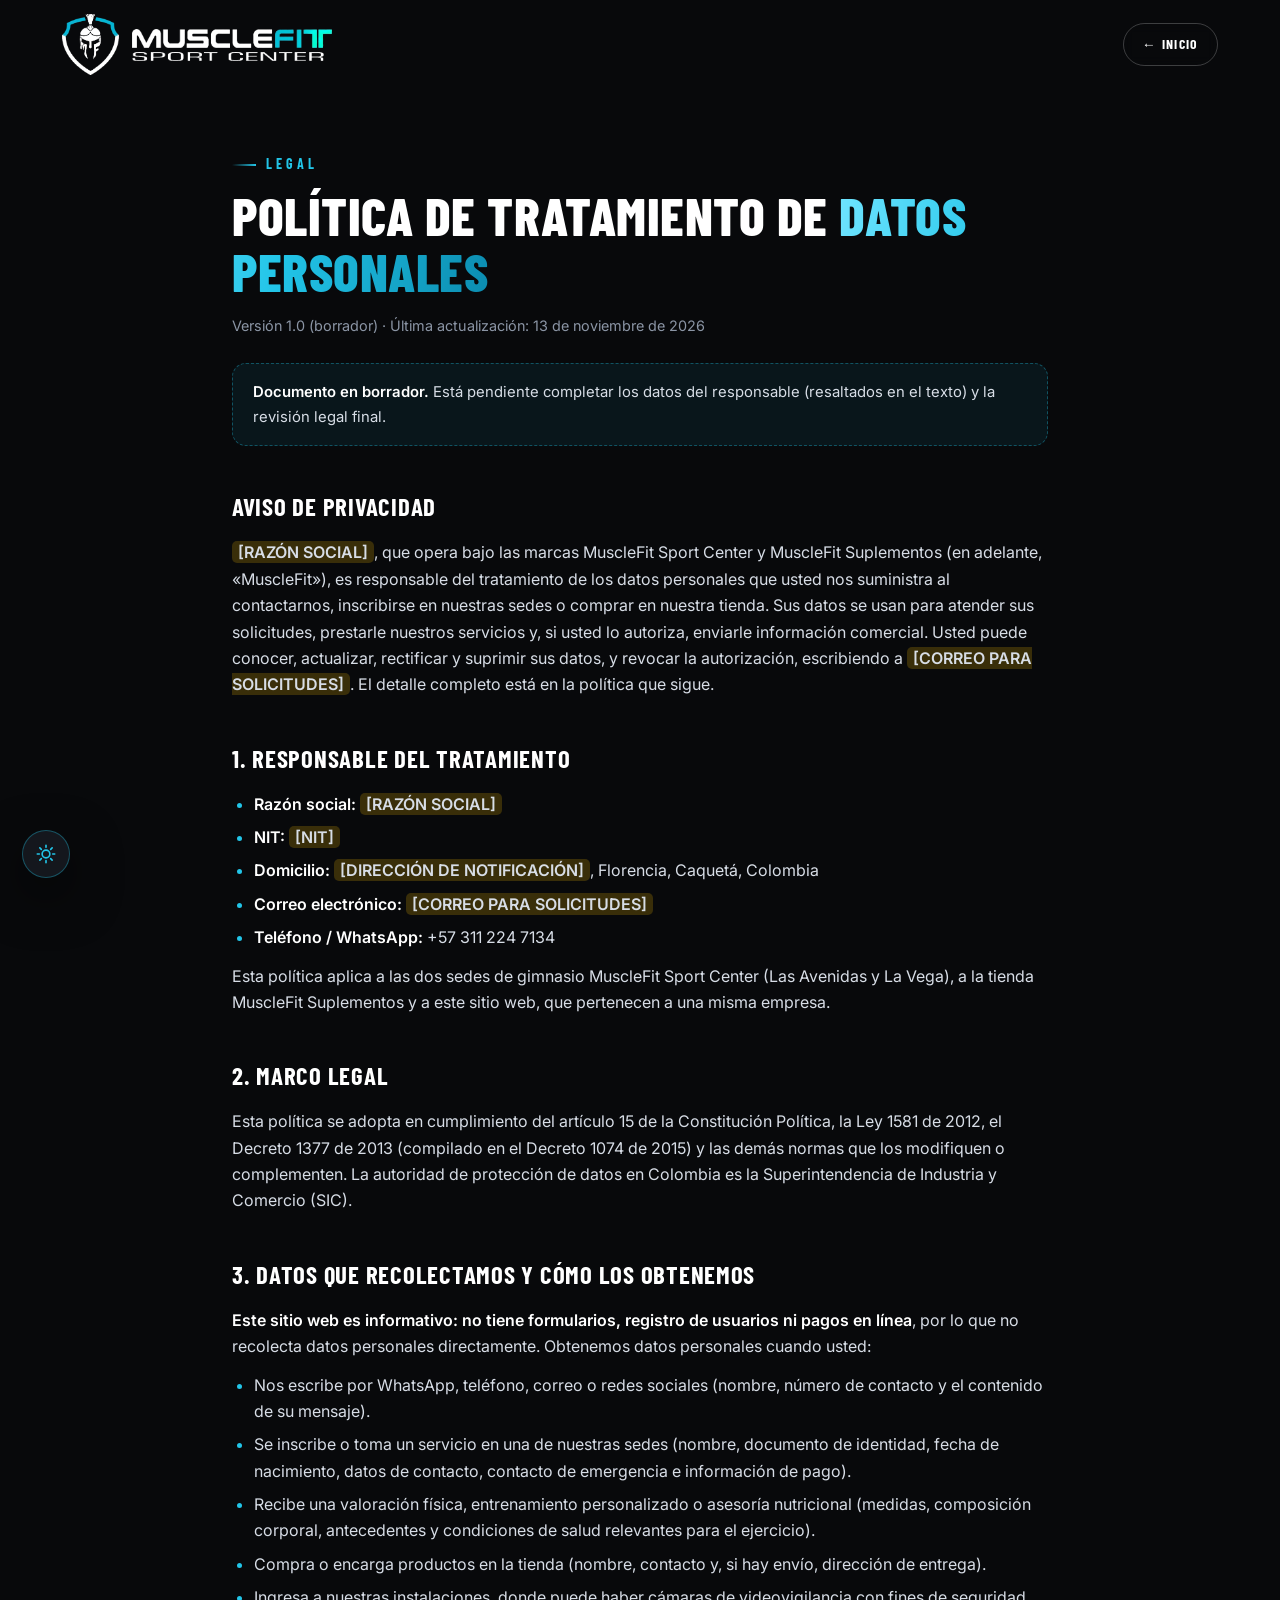
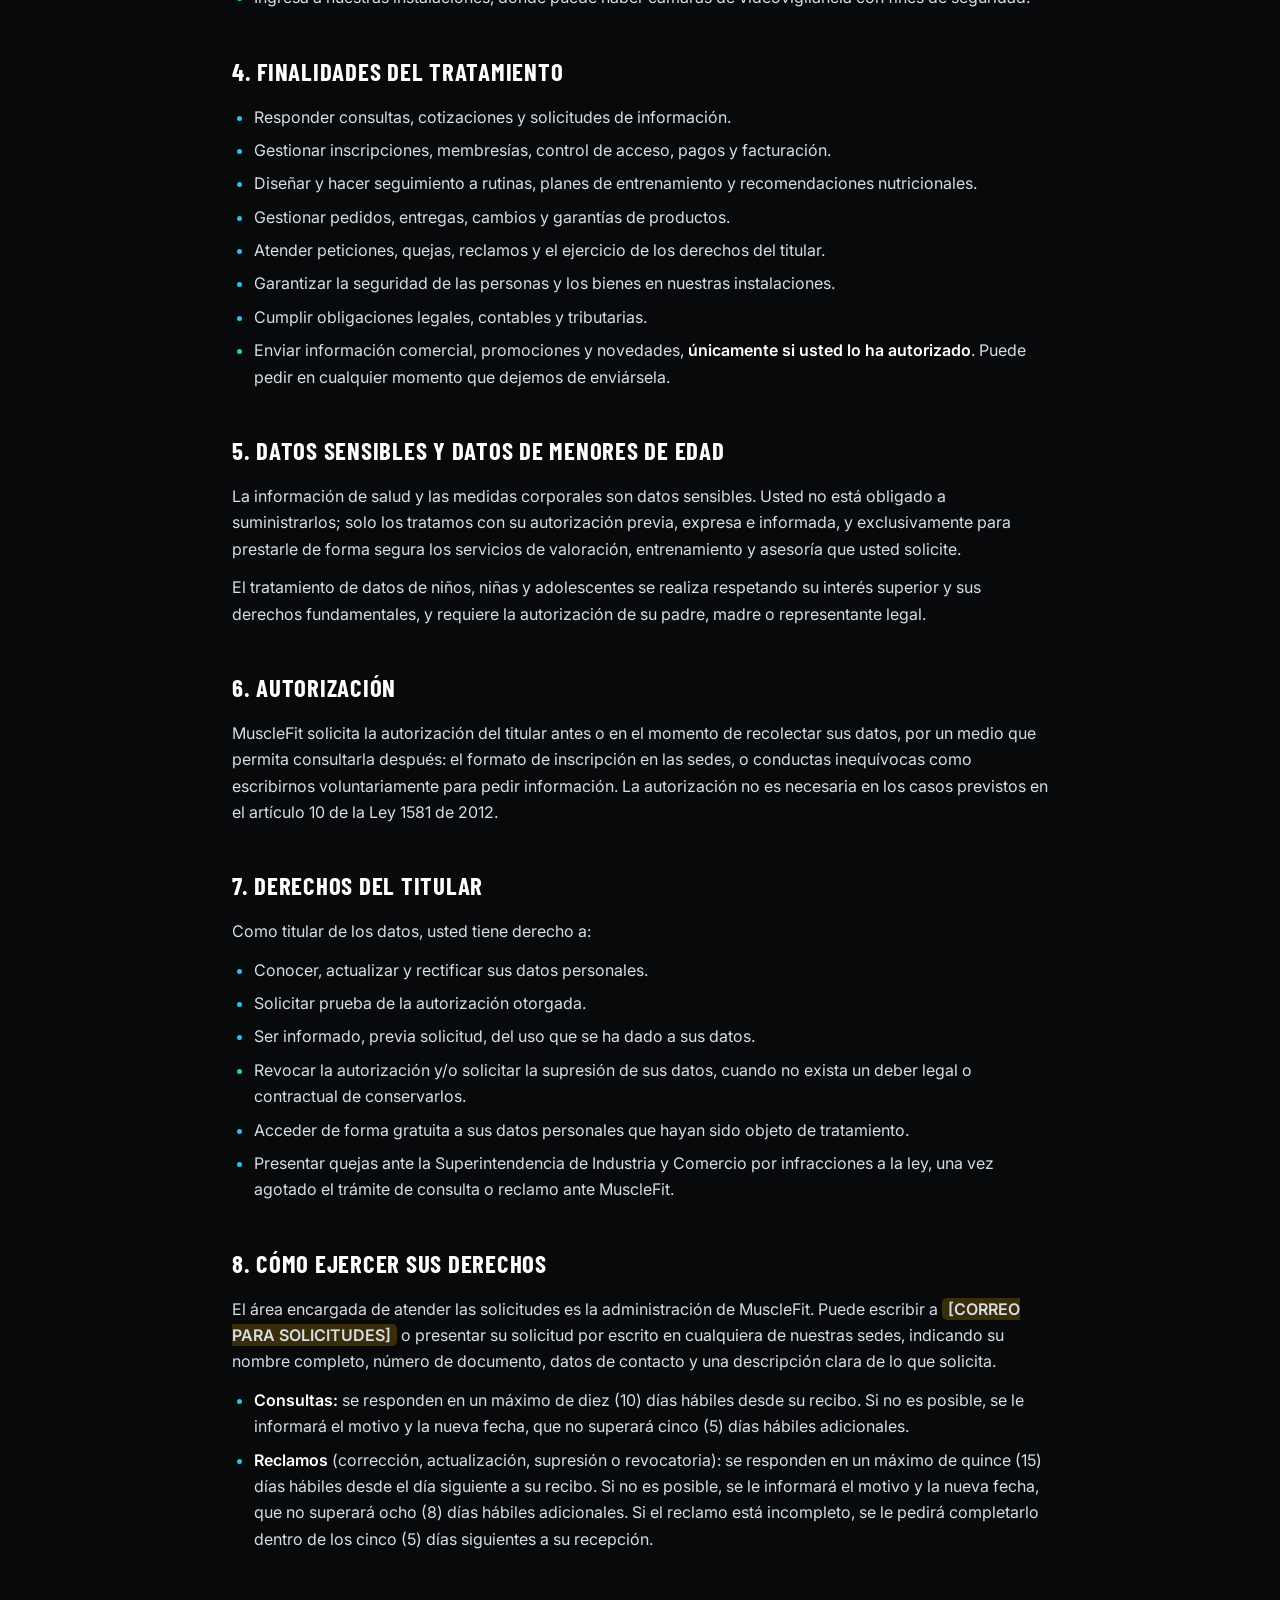
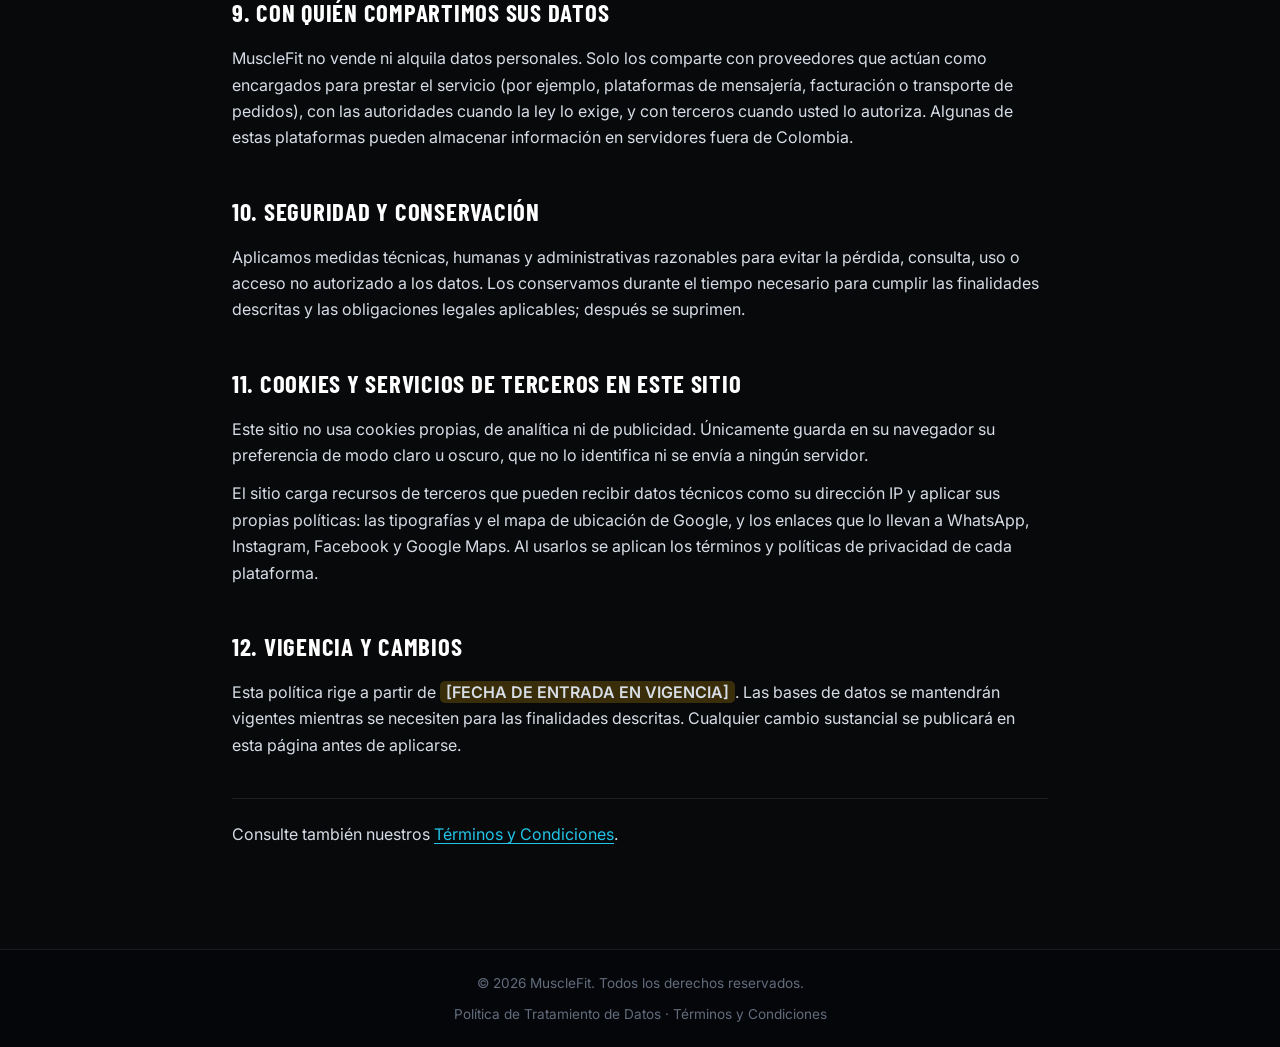
==== commit fb947c2f: "Separa el logo en emblema y texto con fondo transparente Extrae el escudo y el texto "MuscleFit Spor" ====
--- a/politica-datos.html
+++ b/politica-datos.html
@@ -6,7 +6,7 @@
   <title>Política de Tratamiento de Datos Personales | MuscleFit</title>
   <meta name="description" content="Política de Tratamiento de Datos Personales y Aviso de Privacidad de MuscleFit, conforme a la Ley 1581 de 2012." />
   <meta name="theme-color" content="#08090B" />
-  <link rel="icon" href="images/Logo.jpg" />
+  <link rel="icon" type="image/png" href="images/favicon.png" />
 
   <link rel="preconnect" href="https://fonts.googleapis.com" />
   <link rel="preconnect" href="https://fonts.gstatic.com" crossorigin />
@@ -21,7 +21,7 @@
 <header class="header" id="header">
   <div class="container header__inner">
     <a href="index.html" class="brand logo-box">
-      <img src="images/Logo.jpg" alt="MuscleFit" class="brand__img" />
+      <img src="images/logo-emblema.png" alt="" class="logo__mark brand__img" /><img src="images/logo-texto.png" alt="MuscleFit" class="logo__text" />
     </a>
     <a href="index.html" class="btn btn--ghost btn--sm">&larr; Inicio</a>
   </div>
--- a/css/styles.css
+++ b/css/styles.css
@@ -194,33 +194,27 @@
 }
 .header__inner { display: flex; align-items: center; justify-content: space-between; gap: 20px; }
 
-/* El archivo Logo.jpg es cuadrado y la marca ocupa solo una franja central.
-   Lo recortamos con overflow para poder mostrarla mucho mas grande
-   sin que el logo ocupe mas alto del necesario en el header. */
+/* La marca son dos PNG transparentes: el emblema (logo-emblema.png) y el
+   texto (logo-texto.png). Todo se dimensiona por ancho del contenedor, asi
+   ambos conservan su proporcion entre si en cualquier tamano. */
 .logo-box {
-  display: block;
-  overflow: hidden;
-  border-radius: 10px;
+  display: flex;
+  align-items: center;
+  justify-content: space-between;
   flex-shrink: 0;
 }
-.logo-box img {
-  width: 100%;
-  height: 100%;
-  object-fit: cover;
-  object-position: center;
-  transform: scale(1.34);
-  filter: brightness(1.08) contrast(1.04);
-}
+.logo-box img { height: auto; }
+.logo__mark { width: 21%; }
+.logo__text { width: 74%; }
 
 .brand {
-  height: 76px;
-  aspect-ratio: 3.9 / 1;
-  transition: height .35s var(--ease);
-}
-.header.is-stuck .brand { height: 58px; }
+  width: 270px;
+  transition: width .35s var(--ease);
+}
+.header.is-stuck .brand { width: 215px; }
 
 .brand__img { transition: transform .35s var(--ease); }
-.brand:hover .brand__img { transform: scale(1.42); }
+.brand:hover .brand__img { transform: scale(1.08); }
 
 .nav { display: flex; align-items: center; gap: 30px; }
 .nav__list { display: flex; align-items: center; gap: 26px; }
@@ -412,7 +406,7 @@
   color: rgba(34, 197, 232, .35);
 }
 .frame__ph svg { width: 96px; height: 96px; }
-.logo-box--frame { width: 88%; aspect-ratio: 3.9 / 1; }
+.logo-box--frame { width: 88%; }
 .logo-box--frame img { opacity: .9; }
 .frame::after {
   content: '';
@@ -935,8 +929,7 @@
   padding-bottom: 48px;
 }
 .logo-box--footer {
-  width: min(330px, 100%);
-  aspect-ratio: 3.9 / 1;
+  width: min(290px, 100%);
   margin-bottom: 20px;
 }
 .footer__col > p { color: var(--muted); font-size: .92rem; margin-bottom: 20px; }
@@ -1064,8 +1057,8 @@
   .wa-float span { display: none; }
   .frame { aspect-ratio: 4 / 3; }
   .section__head { margin-bottom: 34px; }
-  .brand { height: 54px; }
-  .header.is-stuck .brand { height: 46px; }
+  .brand { width: 200px; }
+  .header.is-stuck .brand { width: 170px; }
 }
 
 @media (max-width: 420px) {
@@ -1182,6 +1175,9 @@
   background: linear-gradient(100deg, #6fe4ff, #22c5e8 55%, #0b8cb0);
 }
 
+/* Sobre fondo claro se usa la version del logo con el blanco pasado a grafito */
+[data-theme="light"] .logo__mark { content: url("../images/logo-emblema-oscuro.png"); }
+[data-theme="light"] .logo__text { content: url("../images/logo-texto-oscuro.png"); }
 [data-theme="light"] ::-webkit-scrollbar-thumb { background: #c3ccd6; }
 [data-theme="light"] .btn--ghost { border-color: rgba(10, 20, 30, .25); }
 [data-theme="light"] .header.is-stuck {
